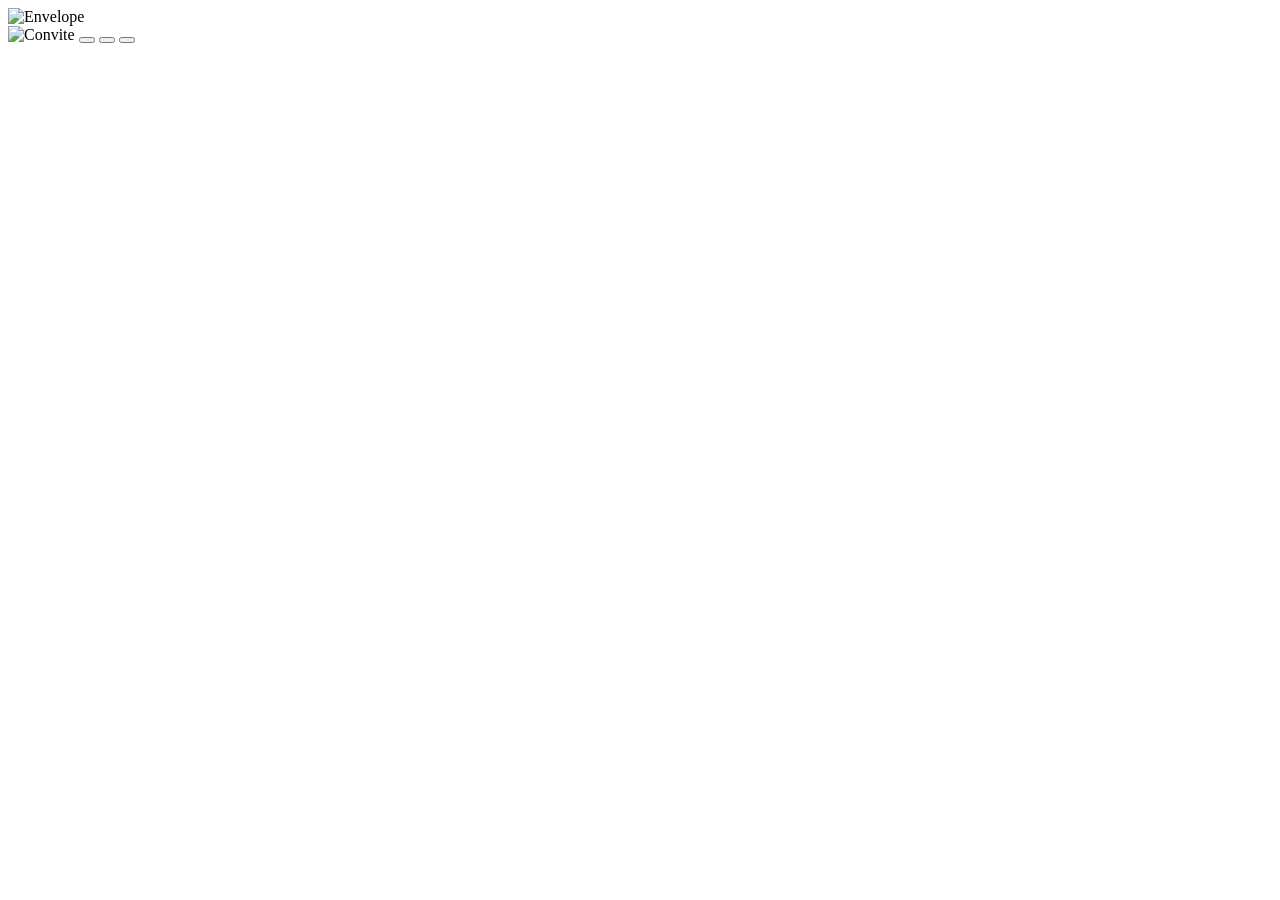
==== index.html @ edf95b72 "Create index.html" ====
<!DOCTYPE html>
<html lang="pt-BR">

<head>

<meta charset="UTF-8">

<meta name="viewport" content="width=device-width, initial-scale=1.0">

<title>Convite 15 Anos Yasmim</title>

<link rel="stylesheet" href="style.css">

</head>


<body>


<!-- ENVELOPE -->

<div id="tela-envelope" class="tela-envelope">

<img 
src="imagens/file_000000002c34720eb653895a2e8ebbc9.png"
class="envelope"
onclick="abrirConvite()"
alt="Envelope">

</div>





<!-- CONVITE -->

<div id="tela-convite" class="tela-convite">


<img 
src="imagens/file_00000000c2f8720e9bc3ba3cec583958.png"
class="convite"
alt="Convite">





<!-- ÁREAS DE CLIQUE TRANSPARENTES -->


<button 
class="circulo-presentes"
onclick="listaPresentes()">
</button>




<button 
class="circulo-local"
onclick="verLocal()">
</button>




<button 
class="circulo-confirmar"
onclick="confirmarPresenca()">
</button>



</div>





<script src="script.js"></script>


</body>

</html>
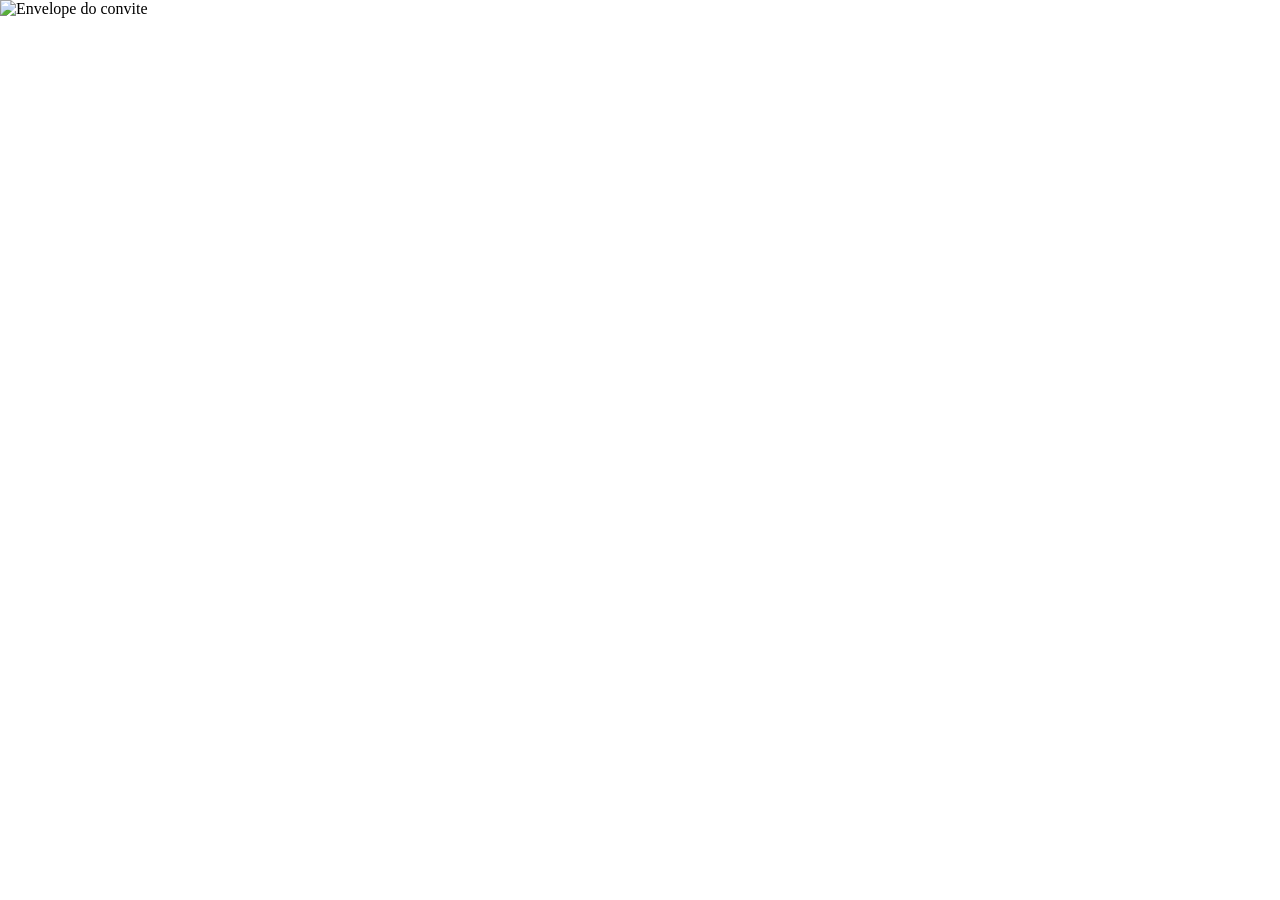
==== commit 6f3184f2: "Create index.html" ====
--- a/index.html
+++ b/index.html
@@ -17,15 +17,24 @@
 <body>
 
 
-<!-- ENVELOPE -->
+<!-- ==========================
+     TELA DO ENVELOPE
+========================== -->
+
 
 <div id="tela-envelope" class="tela-envelope">
 
-<img 
-src="imagens/file_000000002c34720eb653895a2e8ebbc9.png"
-class="envelope"
-onclick="abrirConvite()"
-alt="Envelope">
+
+    <img
+
+    src="imagens/file_000000002c34720eb653895a2e8ebbc9.png"
+
+    class="envelope"
+
+    onclick="abrirConvite()"
+
+    alt="Envelope do convite">
+
 
 </div>
 
@@ -33,47 +42,75 @@
 
 
 
-<!-- CONVITE -->
+
+
+<!-- ==========================
+     TELA DO CONVITE
+========================== -->
+
 
 <div id="tela-convite" class="tela-convite">
 
 
-<img 
-src="imagens/file_00000000c2f8720e9bc3ba3cec583958.png"
-class="convite"
-alt="Convite">
+
+    <img
+
+    src="imagens/file_00000000c2f8720e9bc3ba3cec583958.png"
+
+    class="convite"
+
+    alt="Convite de 15 anos">
 
 
 
 
 
-<!-- ÁREAS DE CLIQUE TRANSPARENTES -->
+    <!-- ÁREAS TRANSPARENTES DE CLIQUE -->
 
 
-<button 
-class="circulo-presentes"
-onclick="listaPresentes()">
-</button>
+    <button
+
+    class="circulo-presentes"
+
+    onclick="listaPresentes()"
+
+    aria-label="Lista de presentes">
+
+    </button>
 
 
 
 
-<button 
-class="circulo-local"
-onclick="verLocal()">
-</button>
+
+    <button
+
+    class="circulo-local"
+
+    onclick="verLocal()"
+
+    aria-label="Local da festa">
+
+    </button>
 
 
 
 
-<button 
-class="circulo-confirmar"
-onclick="confirmarPresenca()">
-</button>
+
+    <button
+
+    class="circulo-confirmar"
+
+    onclick="confirmarPresenca()"
+
+    aria-label="Confirmar presença">
+
+    </button>
 
 
 
 </div>
+
+
 
 
 
@@ -84,4 +121,5 @@
 
 </body>
 
+
 </html>
--- a/style.css
+++ b/style.css
@@ -0,0 +1,406 @@
+* {
+    margin: 0;
+    padding: 0;
+    box-sizing: border-box;
+}
+
+
+html,
+body {
+
+    width: 100%;
+    height: 100%;
+
+    overflow: hidden;
+
+}
+
+
+
+/* ==========================
+   ENVELOPE
+========================== */
+
+
+.tela-envelope {
+
+    width: 100vw;
+    height: 100vh;
+
+    position: fixed;
+
+    top: 0;
+    left: 0;
+
+    display: flex;
+
+    justify-content: center;
+    align-items: center;
+
+    z-index: 10;
+
+}
+
+
+
+.envelope {
+
+    width: 100vw;
+
+    height: 100vh;
+
+    object-fit: cover;
+
+    cursor: pointer;
+
+}
+
+
+
+
+
+.abrindo {
+
+    animation: abrirEnvelope 1.5s ease forwards;
+
+}
+
+
+
+
+
+@keyframes abrirEnvelope {
+
+
+    0% {
+
+        transform: scale(1);
+
+        filter: brightness(1);
+
+    }
+
+
+    50% {
+
+        filter: brightness(2);
+
+    }
+
+
+    100% {
+
+        transform: scale(1.15);
+
+        opacity: 0;
+
+    }
+
+}
+
+
+
+
+
+
+
+/* ==========================
+   CONVITE
+========================== */
+
+
+.tela-convite {
+
+
+    width: 100vw;
+
+    height: 100vh;
+
+
+    position: fixed;
+
+
+    top: 0;
+
+    left: 0;
+
+
+    display: flex;
+
+
+    justify-content: center;
+
+    align-items: center;
+
+
+
+    opacity: 0;
+
+
+    visibility: hidden;
+
+
+
+    transition: 1.5s ease;
+
+
+}
+
+
+
+
+
+.convite {
+
+
+    width: 100vw;
+
+
+    height: 100vh;
+
+
+
+    object-fit: cover;
+
+
+}
+
+
+
+
+
+
+
+/* ==========================
+   CÍRCULOS TRANSPARENTES
+========================== */
+
+
+.circulo-presentes,
+.circulo-local,
+.circulo-confirmar {
+
+
+    position: absolute;
+
+
+    width: 55px;
+
+
+    height: 55px;
+
+
+    border-radius: 50%;
+
+
+    border: none;
+
+
+    background: transparent;
+
+
+    cursor: pointer;
+
+
+    z-index: 5;
+
+
+}
+
+
+
+
+
+
+/* 🎁 LISTA DE PRESENTES */
+
+
+.circulo-presentes {
+
+
+    top: 86%;
+
+
+    left: 12%;
+
+
+}
+
+
+
+
+
+
+/* 📍 LOCAL */
+
+
+.circulo-local {
+
+
+    top: 86%;
+
+
+    left: 43%;
+
+
+}
+
+
+
+
+
+
+
+/* 💌 CONFIRMAÇÃO DE PRESENÇA */
+
+
+.circulo-confirmar {
+
+
+    top: 86%;
+
+
+    left: 71%;
+
+
+}
+
+
+
+
+
+
+
+/* ==========================
+   PÁGINA LISTA DE PRESENTES
+========================== */
+
+
+.pagina-presentes {
+
+
+    min-height: 100vh;
+
+
+    overflow-y: auto;
+
+
+    padding: 25px;
+
+
+    background:
+
+
+    linear-gradient(
+
+        180deg,
+
+        #dceeff,
+
+        #a9cef0,
+
+        #f4f8ff
+
+    );
+
+
+}
+
+
+
+
+
+.lista {
+
+
+    max-width: 520px;
+
+
+    margin: auto;
+
+
+    background: rgba(255,255,255,0.85);
+
+
+    border-radius: 30px;
+
+
+    padding: 30px;
+
+
+    text-align: center;
+
+
+}
+
+
+
+
+
+.categoria {
+
+
+    background: white;
+
+
+    border-radius: 20px;
+
+
+    padding: 15px;
+
+
+    margin: 15px 0;
+
+
+}
+
+
+
+
+
+.pix {
+
+
+    background: white;
+
+
+    border-radius: 20px;
+
+
+    padding: 20px;
+
+
+    margin-top: 20px;
+
+
+}
+
+
+
+
+
+.voltar {
+
+
+    display: inline-block;
+
+
+    margin-top: 20px;
+
+
+    padding: 12px 25px;
+
+
+    border-radius: 30px;
+
+
+    background: #86acd8;
+
+
+    color: white;
+
+
+    text-decoration: none;
+
+
+}
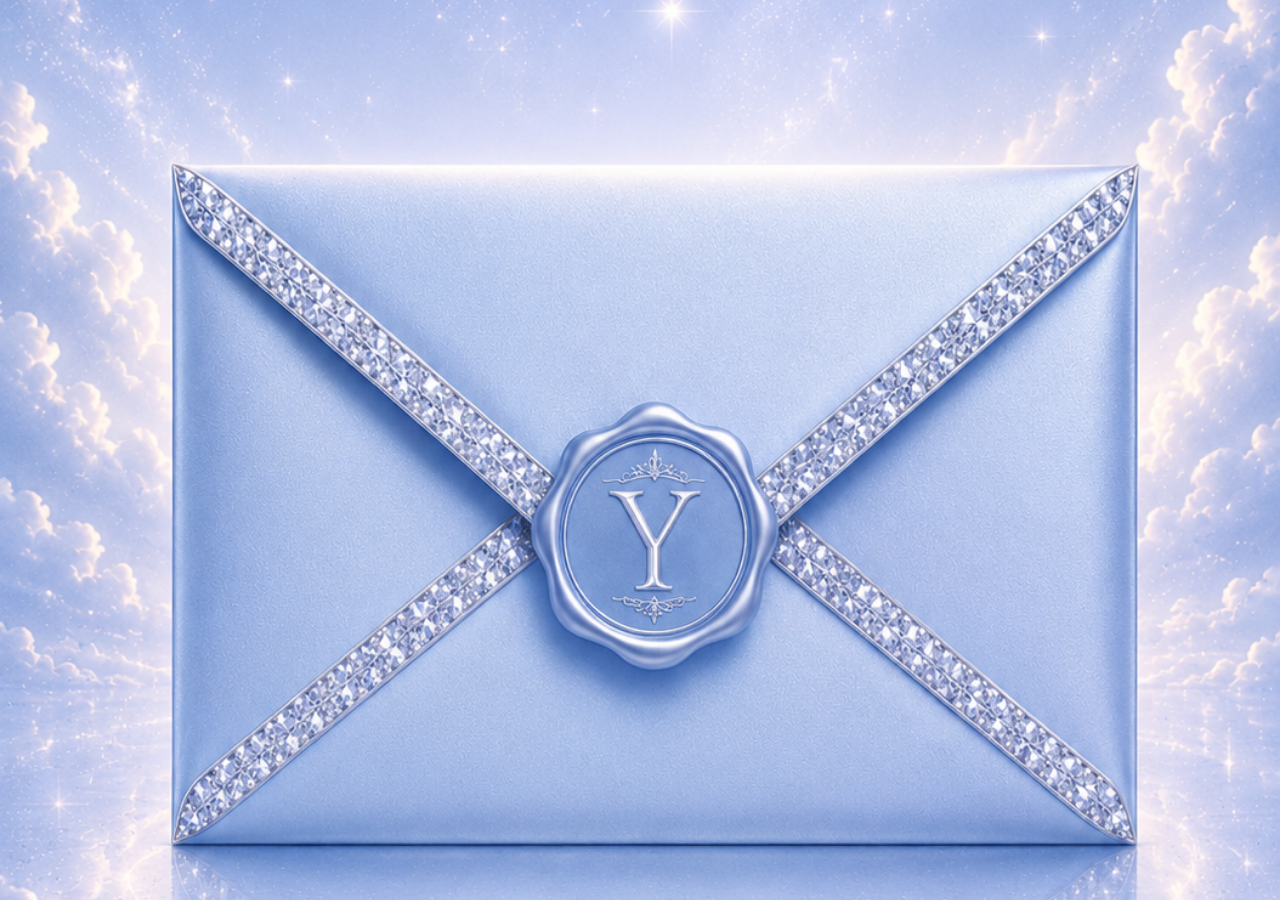
==== commit df890bf5: "Create index.html" ====
--- a/index.html
+++ b/index.html
@@ -3,123 +3,72 @@
 
 <head>
 
-<meta charset="UTF-8">
+    <meta charset="UTF-8">
 
-<meta name="viewport" content="width=device-width, initial-scale=1.0">
+    <meta name="viewport" content="width=device-width, initial-scale=1.0">
 
-<title>Convite 15 Anos Yasmim</title>
+    <title>Convite | Yasmim 15 Anos</title>
 
-<link rel="stylesheet" href="style.css">
+    <link rel="stylesheet" href="style.css">
 
 </head>
 
-
 <body>
 
+    <!-- ==========================
+         ENVELOPE
+    ========================== -->
 
-<!-- ==========================
-     TELA DO ENVELOPE
-========================== -->
+    <div id="tela-envelope" class="tela-envelope">
 
+        <img
+            src="imagens/file_000000002c34720eb653895a2e8ebbc9.png"
+            alt="Envelope"
+            class="envelope"
+            onclick="abrirConvite()">
 
-<div id="tela-envelope" class="tela-envelope">
+    </div>
 
+    <!-- ==========================
+         CONVITE
+    ========================== -->
 
-    <img
+    <div id="tela-convite" class="tela-convite">
 
-    src="imagens/file_000000002c34720eb653895a2e8ebbc9.png"
+        <div class="convite-container">
 
-    class="envelope"
+            <img
+                src="imagens/file_000000007758820ea45098fb609d7a44.png"
+                alt="Convite"
+                class="convite">
 
-    onclick="abrirConvite()"
+            <!-- 🎁 Lista de Presentes -->
+            <button
+                class="circulo-presentes"
+                onclick="listaPresentes()"
+                aria-label="Lista de presentes">
+            </button>
 
-    alt="Envelope do convite">
+            <!-- 📍 Local -->
+            <button
+                class="circulo-local"
+                onclick="verLocal()"
+                aria-label="Local da festa">
+            </button>
 
+            <!-- 💌 Confirmação de Presença -->
+            <button
+                class="circulo-confirmar"
+                onclick="confirmarPresenca()"
+                aria-label="Confirmação de presença">
+            </button>
 
-</div>
+        </div>
 
+    </div>
 
-
-
-
-
-
-<!-- ==========================
-     TELA DO CONVITE
-========================== -->
-
-
-<div id="tela-convite" class="tela-convite">
-
-
-
-    <img
-
-    src="imagens/file_00000000c2f8720e9bc3ba3cec583958.png"
-
-    class="convite"
-
-    alt="Convite de 15 anos">
-
-
-
-
-
-    <!-- ÁREAS TRANSPARENTES DE CLIQUE -->
-
-
-    <button
-
-    class="circulo-presentes"
-
-    onclick="listaPresentes()"
-
-    aria-label="Lista de presentes">
-
-    </button>
-
-
-
-
-
-    <button
-
-    class="circulo-local"
-
-    onclick="verLocal()"
-
-    aria-label="Local da festa">
-
-    </button>
-
-
-
-
-
-    <button
-
-    class="circulo-confirmar"
-
-    onclick="confirmarPresenca()"
-
-    aria-label="Confirmar presença">
-
-    </button>
-
-
-
-</div>
-
-
-
-
-
-
-
-<script src="script.js"></script>
-
+    <script src="script.js"></script>
 
 </body>
 
-
 </html>
--- a/style.css
+++ b/style.css
@@ -7,21 +7,16 @@
 
 html,
 body {
-
     width: 100%;
     height: 100%;
-
     overflow: hidden;
-
-}
-
+}
 
 
 /* ==========================
    ENVELOPE
 ========================== */
 
-
 .tela-envelope {
 
     width: 100vw;
@@ -42,11 +37,9 @@
 }
 
 
-
 .envelope {
 
     width: 100vw;
-
     height: 100vh;
 
     object-fit: cover;
@@ -57,8 +50,6 @@
 
 
 
-
-
 .abrindo {
 
     animation: abrirEnvelope 1.5s ease forwards;
@@ -67,11 +58,8 @@
 
 
 
-
-
 @keyframes abrirEnvelope {
 
-
     0% {
 
         transform: scale(1);
@@ -97,9 +85,6 @@
     }
 
 }
-
-
-
 
 
 
@@ -111,60 +96,45 @@
 
 .tela-convite {
 
-
     width: 100vw;
-
     height: 100vh;
 
-
     position: fixed;
 
-
     top: 0;
-
     left: 0;
 
 
     display: flex;
 
-
     justify-content: center;
-
     align-items: center;
 
 
-
     opacity: 0;
 
-
     visibility: hidden;
 
 
-
     transition: 1.5s ease;
 
 
-}
-
-
+    z-index: 5;
+
+}
 
 
 
 .convite {
 
-
     width: 100vw;
 
-
     height: 100vh;
 
 
-
     object-fit: cover;
 
-
-}
-
+}
 
 
 
@@ -184,25 +154,30 @@
     position: absolute;
 
 
-    width: 55px;
-
-
-    height: 55px;
+    width: 60px;
+
+
+    height: 60px;
+
 
 
     border-radius: 50%;
 
 
+
     border: none;
 
 
+
     background: transparent;
 
 
+
     cursor: pointer;
 
 
-    z-index: 5;
+
+    z-index: 30;
 
 
 }
@@ -218,13 +193,14 @@
 .circulo-presentes {
 
 
-    top: 86%;
-
-
-    left: 12%;
-
-
-}
+    top: 82%;
+
+
+    left: 15%;
+
+
+}
+
 
 
 
@@ -237,7 +213,7 @@
 .circulo-local {
 
 
-    top: 86%;
+    top: 82%;
 
 
     left: 43%;
@@ -251,19 +227,20 @@
 
 
 
-/* 💌 CONFIRMAÇÃO DE PRESENÇA */
+/* 💌 CONFIRMAR PRESENÇA */
 
 
 .circulo-confirmar {
 
 
-    top: 86%;
+    top: 82%;
 
 
     left: 71%;
 
 
 }
+
 
 
 
@@ -290,7 +267,6 @@
 
     background:
 
-
     linear-gradient(
 
         180deg,
@@ -313,6 +289,9 @@
 .lista {
 
 
+    width: 100%;
+
+
     max-width: 520px;
 
 
@@ -337,6 +316,39 @@
 
 
 
+.lista h1 {
+
+
+    color: #5478a5;
+
+
+    margin-bottom: 20px;
+
+
+}
+
+
+
+
+
+.frase {
+
+
+    color: #536984;
+
+
+    line-height: 1.5;
+
+
+    margin-bottom: 20px;
+
+
+}
+
+
+
+
+
 .categoria {
 
 
@@ -358,36 +370,105 @@
 
 
 
+.categoria h2 {
+
+
+    color: #668bb8;
+
+
+}
+
+
+
+
+
+.categoria p {
+
+
+    color: #536984;
+
+
+    line-height: 1.6;
+
+
+}
+
+
+
+
+
+.mensagem-final {
+
+
+    margin-top: 25px;
+
+
+    padding: 20px;
+
+
+    border-radius: 20px;
+
+
+    background: white;
+
+
+    color: #536984;
+
+
+    line-height: 1.6;
+
+
+}
+
+
+
+
+
 .pix {
 
 
+    margin-top: 25px;
+
+
+    padding: 20px;
+
+
+    border-radius: 20px;
+
+
     background: white;
 
 
-    border-radius: 20px;
-
-
-    padding: 20px;
+    color: #536984;
+
+
+}
+
+
+
+
+
+.pix h2 {
+
+
+    color: #668bb8;
+
+
+}
+
+
+
+
+
+.voltar {
+
+
+    display: inline-block;
 
 
     margin-top: 20px;
 
 
-}
-
-
-
-
-
-.voltar {
-
-
-    display: inline-block;
-
-
-    margin-top: 20px;
-
-
     padding: 12px 25px;
 
 
@@ -404,3 +485,26 @@
 
 
 }
+
+
+
+
+
+@media(max-width:600px){
+
+
+    .circulo-presentes,
+    .circulo-local,
+    .circulo-confirmar {
+
+
+        width: 55px;
+
+
+        height: 55px;
+
+
+    }
+
+
+}
